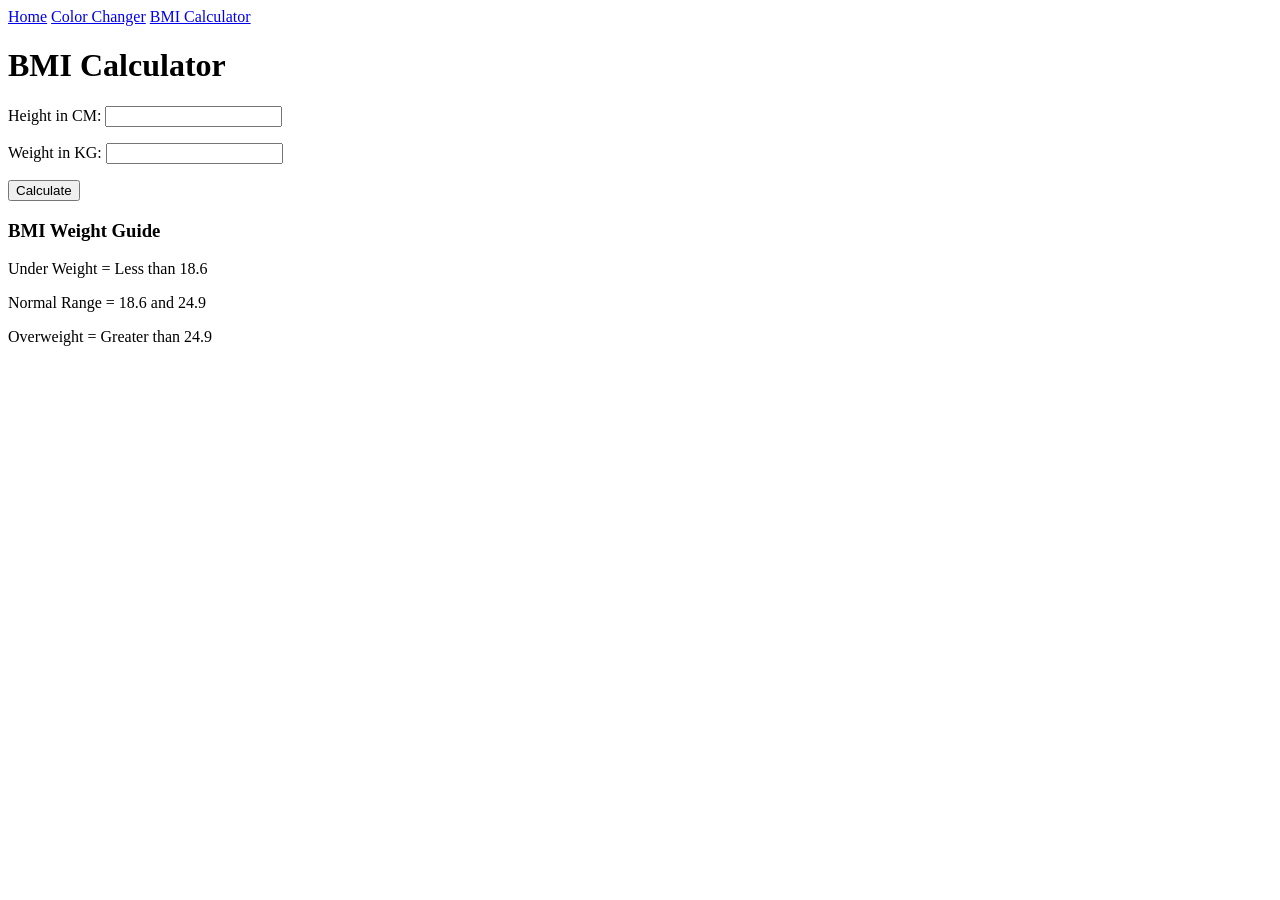
==== projects-html/bmi-calculator.html @ 1c094d8f "Second project Bli Calculator" ====
<!DOCTYPE html>
<html lang="en">
  <head>
    <meta charset="UTF-8" />
    <meta name="viewport" content="width=device-width, initial-scale=1.0" />
    <meta http-equiv="X-UA-Compatible" content="ie=edge" />
    <link rel="stylesheet" href="../css/style.css">
    <link rel="stylesheet" href="../css/bmi-calculator.css" />
    <title>BMI Calculator</title>
  </head>
  <body>
   <nav>
    <a href="../index.html" aria-current="page">Home</a>
    <a href="../projects-html/color-changer.html">Color Changer</a>
    <a href="../projects-html/bmi-calculator.html">BMI Calculator</a>
  </nav>
    <div class="container">
      <h1>BMI Calculator</h1>
      <form>
        <p><label>Height in CM: </label><input type="text" id="height" /></p>
        <p><label>Weight in KG: </label><input type="text" id="weight" /></p>
        <button>Calculate</button>
        <div id="results"></div>
        <div id="message"></div>
        <div id="weight-guide">
          <h3>BMI Weight Guide</h3>
          <p>Under Weight = Less than 18.6</p>
          <p>Normal Range = 18.6 and 24.9</p>
          <p>Overweight = Greater than 24.9</p>
        </div>
      </form>
    </div>
  </body>
  <script src="../js/bmi-calculator.js"></script>
</html>
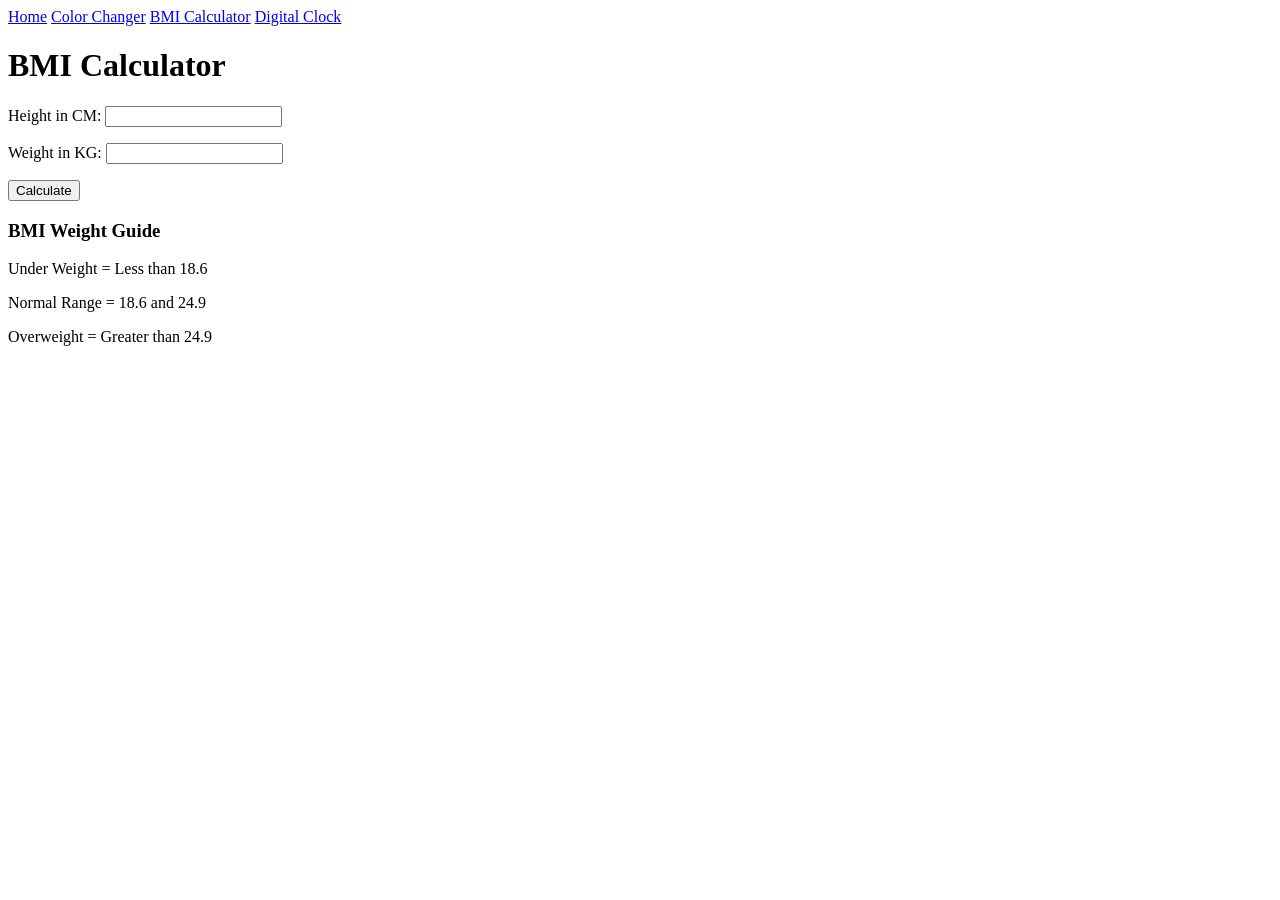
==== commit df365e8d: "Third project Digital clock" ====
--- a/projects-html/bmi-calculator.html
+++ b/projects-html/bmi-calculator.html
@@ -13,6 +13,7 @@
     <a href="../index.html" aria-current="page">Home</a>
     <a href="../projects-html/color-changer.html">Color Changer</a>
     <a href="../projects-html/bmi-calculator.html">BMI Calculator</a>
+    <a href="../projects-html/digital-clock.html">Digital Clock</a>
   </nav>
     <div class="container">
       <h1>BMI Calculator</h1>
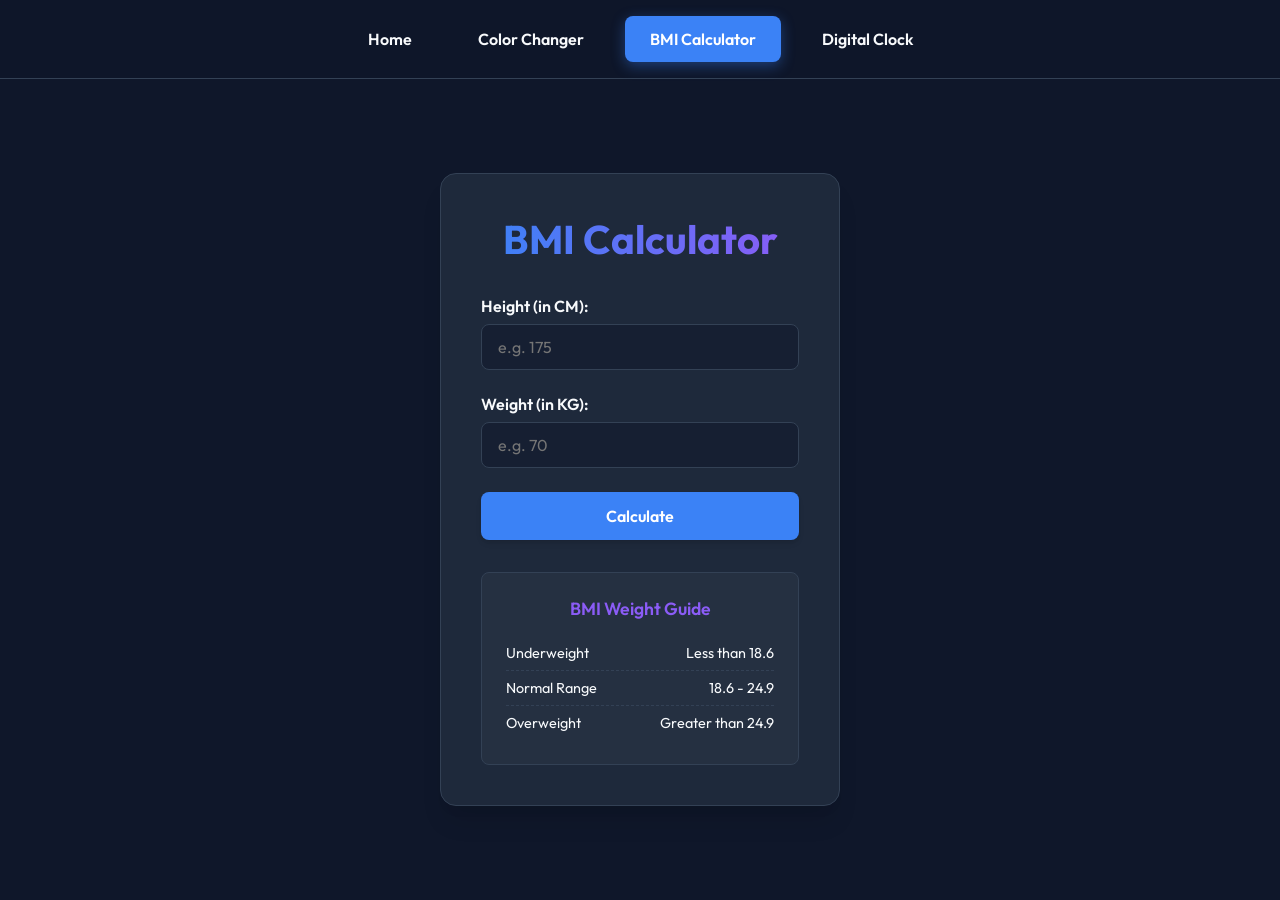
==== commit 1861be81: "Added css for all the projects" ====
--- a/projects-html/bmi-calculator.html
+++ b/projects-html/bmi-calculator.html
@@ -10,27 +10,39 @@
   </head>
   <body>
    <nav>
-    <a href="../index.html" aria-current="page">Home</a>
+    <a href="../index.html">Home</a>
     <a href="../projects-html/color-changer.html">Color Changer</a>
-    <a href="../projects-html/bmi-calculator.html">BMI Calculator</a>
+    <a href="../projects-html/bmi-calculator.html" aria-current="page">BMI Calculator</a>
     <a href="../projects-html/digital-clock.html">Digital Clock</a>
   </nav>
-    <div class="container">
+  <main class="main-content">
+    <div class="card bmi-card">
       <h1>BMI Calculator</h1>
       <form>
-        <p><label>Height in CM: </label><input type="text" id="height" /></p>
-        <p><label>Weight in KG: </label><input type="text" id="weight" /></p>
-        <button>Calculate</button>
-        <div id="results"></div>
+        <div class="input-group">
+          <label for="height">Height (in CM): </label>
+          <input type="number" id="height" placeholder="e.g. 175" />
+        </div>
+        <div class="input-group">
+          <label for="weight">Weight (in KG): </label>
+          <input type="number" id="weight" placeholder="e.g. 70" />
+        </div>
+        <button type="submit" class="btn">Calculate</button>
+        
+        <div id="results" class="results-box"></div>
         <div id="message"></div>
-        <div id="weight-guide">
+        
+        <div id="weight-guide" class="guide-box">
           <h3>BMI Weight Guide</h3>
-          <p>Under Weight = Less than 18.6</p>
-          <p>Normal Range = 18.6 and 24.9</p>
-          <p>Overweight = Greater than 24.9</p>
+          <ul>
+            <li><span>Underweight</span> <span>Less than 18.6</span></li>
+            <li><span>Normal Range</span> <span>18.6 - 24.9</span></li>
+            <li><span>Overweight</span> <span>Greater than 24.9</span></li>
+          </ul>
         </div>
       </form>
     </div>
+  </main>
+  <script src="../js/bmi-calculator.js"></script>
   </body>
-  <script src="../js/bmi-calculator.js"></script>
 </html>
--- a/css/style.css
+++ b/css/style.css
@@ -0,0 +1,190 @@
+@import url('https://fonts.googleapis.com/css2?family=Outfit:wght@300;400;600;700&display=swap');
+
+:root {
+  --bg-color: #0f172a;
+  --text-color: #f8fafc;
+  --primary-color: #3b82f6;
+  --secondary-color: #1e293b;
+  --accent-color: #8b5cf6;
+  --nav-bg: rgba(15, 23, 42, 0.85);
+  --border-color: #334155;
+  --card-bg: #1e293b;
+  --shadow-sm: 0 4px 6px -1px rgba(0, 0, 0, 0.1), 0 2px 4px -1px rgba(0, 0, 0, 0.06);
+  --shadow-md: 0 10px 15px -3px rgba(0, 0, 0, 0.1), 0 4px 6px -2px rgba(0, 0, 0, 0.05);
+  --shadow-lg: 0 20px 25px -5px rgba(0, 0, 0, 0.1), 0 10px 10px -5px rgba(0, 0, 0, 0.04);
+}
+
+* {
+  box-sizing: border-box;
+  margin: 0;
+  padding: 0;
+}
+
+body {
+  font-family: 'Outfit', system-ui, -apple-system, sans-serif;
+  color: var(--text-color);
+  background-color: var(--bg-color);
+  min-height: 100vh;
+  display: flex;
+  flex-direction: column;
+}
+
+/* Navigation */
+nav {
+  display: flex;
+  flex-wrap: wrap;
+  align-items: center;
+  justify-content: center;
+  padding: 1rem;
+  gap: 1rem;
+  background-color: var(--nav-bg);
+  backdrop-filter: blur(12px);
+  -webkit-backdrop-filter: blur(12px);
+  border-bottom: 1px solid var(--border-color);
+  position: sticky;
+  top: 0;
+  z-index: 1000;
+}
+
+nav a {
+  display: inline-block;
+  padding: 0.75rem 1.5rem;
+  border-radius: 8px;
+  text-align: center;
+  text-decoration: none;
+  color: var(--text-color);
+  font-weight: 600;
+  transition: all 0.3s ease;
+  border: 1px solid transparent;
+}
+
+nav a:hover {
+  background-color: rgba(255, 255, 255, 0.05);
+  border-color: var(--border-color);
+  transform: translateY(-2px);
+}
+
+nav a[aria-current='page'], nav a.active {
+  background-color: var(--primary-color);
+  color: white;
+  box-shadow: 0 4px 14px 0 rgba(59, 130, 246, 0.39);
+}
+
+nav a[aria-current='page']:hover, nav a.active:hover {
+  background-color: #2563eb;
+  transform: translateY(-2px);
+}
+
+/* Main Content Wrapper */
+.main-content {
+  flex: 1;
+  display: flex;
+  flex-direction: column;
+  align-items: center;
+  justify-content: center;
+  padding: 2rem;
+  width: 100%;
+}
+
+h1 {
+  font-weight: 700;
+  font-size: 2.5rem;
+  margin-bottom: 2rem;
+  text-align: center;
+  background: linear-gradient(to right, var(--primary-color), var(--accent-color));
+  -webkit-background-clip: text;
+  -webkit-text-fill-color: transparent;
+  background-clip: text;
+}
+
+h2, h3 {
+  font-weight: 600;
+  margin-bottom: 1rem;
+}
+
+/* Card Style for Projects */
+.card {
+  background-color: var(--card-bg);
+  border-radius: 16px;
+  padding: 2.5rem;
+  box-shadow: var(--shadow-lg);
+  border: 1px solid var(--border-color);
+  width: 100%;
+  max-width: 450px;
+  margin: 0 auto;
+}
+
+/* General Input Styles */
+input[type="text"], input[type="number"] {
+  width: 100%;
+  padding: 0.75rem 1rem;
+  margin-bottom: 1.5rem;
+  border-radius: 8px;
+  border: 1px solid var(--border-color);
+  background-color: rgba(15, 23, 42, 0.5);
+  color: var(--text-color);
+  font-family: inherit;
+  font-size: 1rem;
+  transition: border-color 0.3s ease, box-shadow 0.3s ease;
+}
+
+input[type="text"]:focus, input[type="number"]:focus {
+  outline: none;
+  border-color: var(--primary-color);
+  box-shadow: 0 0 0 3px rgba(59, 130, 246, 0.2);
+}
+
+/* General Button Styles */
+.btn {
+  background-color: var(--primary-color);
+  color: white;
+  border: none;
+  padding: 0.85rem 1.5rem;
+  border-radius: 8px;
+  font-size: 1rem;
+  font-family: inherit;
+  font-weight: 600;
+  cursor: pointer;
+  transition: all 0.3s ease;
+  box-shadow: var(--shadow-sm);
+  width: 100%;
+}
+
+.btn:hover {
+  background-color: #2563eb;
+  transform: translateY(-2px);
+  box-shadow: var(--shadow-md);
+}
+
+.btn:active {
+  transform: translateY(0);
+}
+
+/* Responsive adjustments */
+@media (max-width: 600px) {
+  nav {
+    flex-direction: row;
+    padding: 0.5rem;
+    gap: 0.5rem;
+    overflow-x: auto;
+    justify-content: flex-start;
+  }
+  
+  nav a {
+    white-space: nowrap;
+    padding: 0.5rem 1rem;
+    font-size: 0.9rem;
+  }
+
+  h1 {
+    font-size: 2rem;
+  }
+  
+  .card {
+    padding: 1.5rem;
+  }
+  
+  .main-content {
+    padding: 1rem;
+  }
+}
--- a/css/bmi-calculator.css
+++ b/css/bmi-calculator.css
@@ -0,0 +1,84 @@
+/* BMI Calculator Specific Styles */
+
+.bmi-card {
+  max-width: 400px;
+}
+
+.input-group {
+  margin-bottom: 1.5rem;
+  text-align: left;
+}
+
+.input-group label {
+  display: block;
+  margin-bottom: 0.5rem;
+  font-weight: 600;
+  color: var(--text-color);
+}
+
+.input-group input {
+  margin-bottom: 0;
+}
+
+.results-box {
+  margin-top: 1.5rem;
+  padding: 1rem;
+  background-color: rgba(59, 130, 246, 0.1);
+  border: 1px solid rgba(59, 130, 246, 0.3);
+  border-radius: 8px;
+  text-align: center;
+  font-size: 1.5rem;
+  font-weight: 700;
+  color: var(--primary-color);
+  display: none; /* Hidden by default until JS populates it */
+}
+
+/* We override display block if JS sets innerHTML */
+.results-box:not(:empty) {
+  display: block;
+  animation: fadeIn 0.4s ease-in-out;
+}
+
+#message {
+  text-align: center;
+  margin-top: 0.5rem;
+  font-weight: 600;
+}
+
+.guide-box {
+  margin-top: 2rem;
+  background-color: rgba(255, 255, 255, 0.03);
+  padding: 1.5rem;
+  border-radius: 8px;
+  border: 1px solid var(--border-color);
+}
+
+.guide-box h3 {
+  text-align: center;
+  margin-bottom: 1rem;
+  font-size: 1.1rem;
+  color: var(--accent-color);
+}
+
+.guide-box ul {
+  list-style: none;
+  padding: 0;
+  margin: 0;
+}
+
+.guide-box li {
+  display: flex;
+  justify-content: space-between;
+  padding: 0.5rem 0;
+  border-bottom: 1px dashed var(--border-color);
+  font-size: 0.9rem;
+}
+
+.guide-box li:last-child {
+  border-bottom: none;
+}
+
+@keyframes fadeIn {
+  from { opacity: 0; transform: translateY(-5px); }
+  to { opacity: 1; transform: translateY(0); }
+}
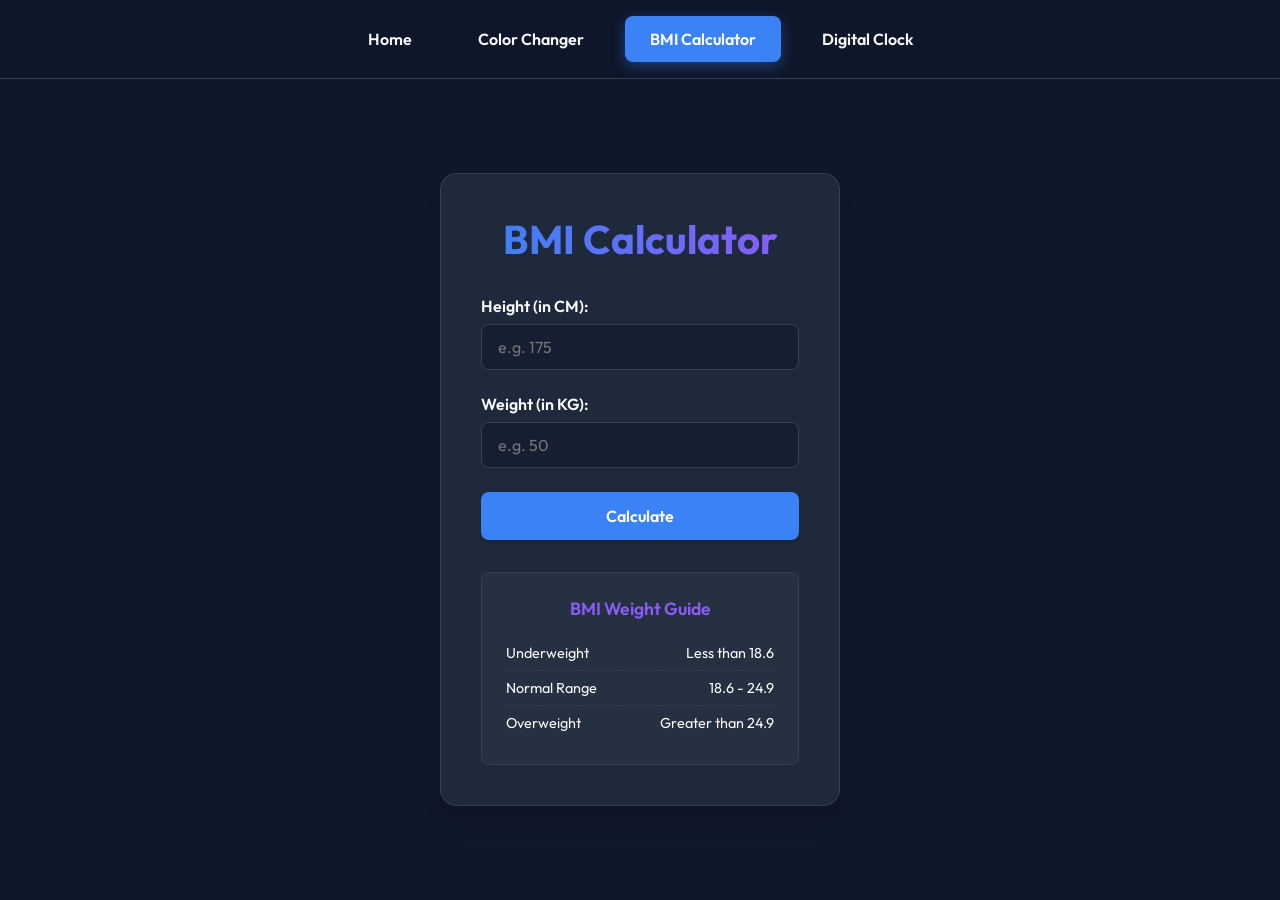
==== commit 0bbb9758: "Changed the weight" ====
--- a/projects-html/bmi-calculator.html
+++ b/projects-html/bmi-calculator.html
@@ -25,7 +25,7 @@
         </div>
         <div class="input-group">
           <label for="weight">Weight (in KG): </label>
-          <input type="number" id="weight" placeholder="e.g. 70" />
+          <input type="number" id="weight" placeholder="e.g. 50" />
         </div>
         <button type="submit" class="btn">Calculate</button>
         
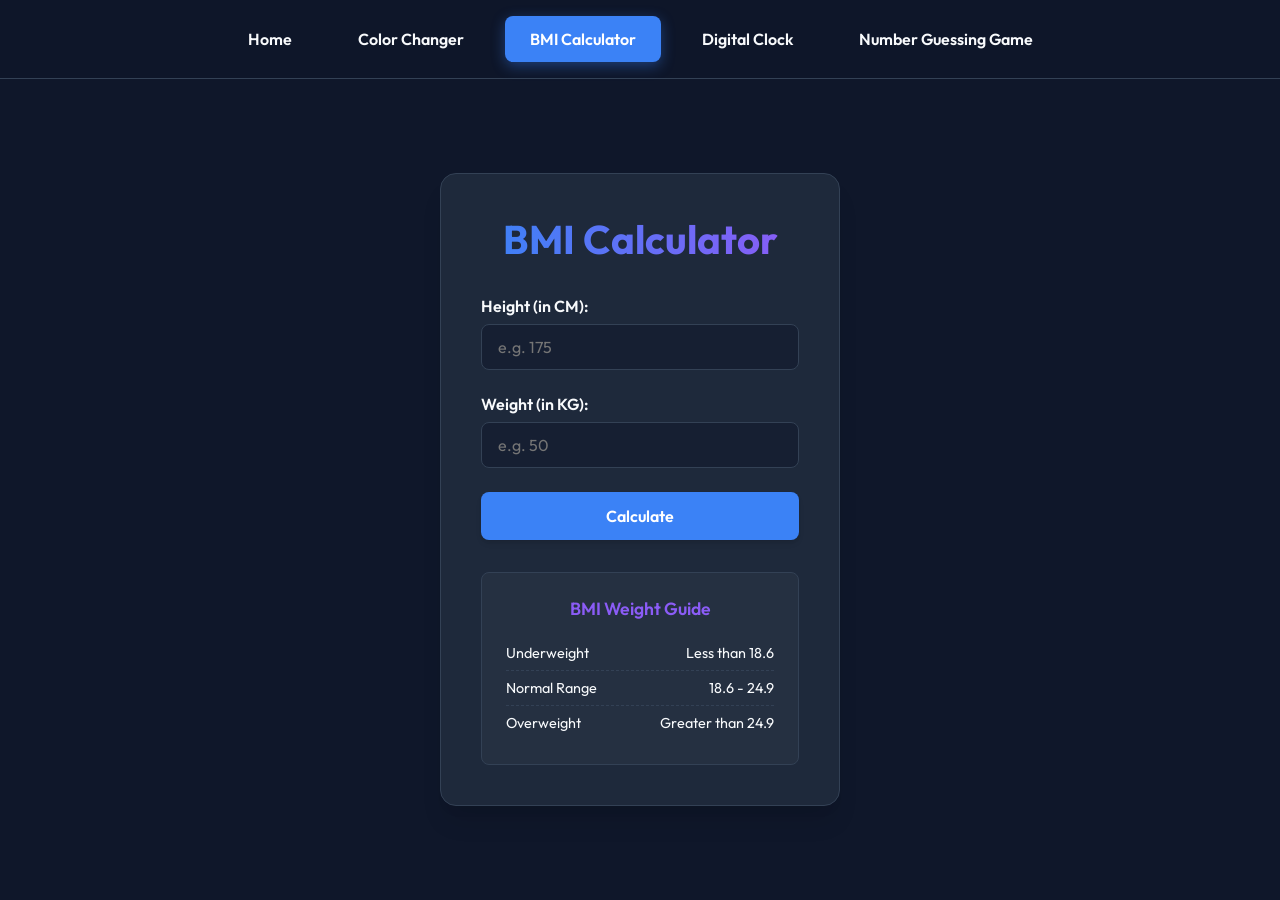
==== commit 95688dd5: "added html for my fourth project" ====
--- a/projects-html/bmi-calculator.html
+++ b/projects-html/bmi-calculator.html
@@ -14,6 +14,7 @@
     <a href="../projects-html/color-changer.html">Color Changer</a>
     <a href="../projects-html/bmi-calculator.html" aria-current="page">BMI Calculator</a>
     <a href="../projects-html/digital-clock.html">Digital Clock</a>
+    <a href="../projects-html/guess-number.html">Number Guessing Game</a>
   </nav>
   <main class="main-content">
     <div class="card bmi-card">
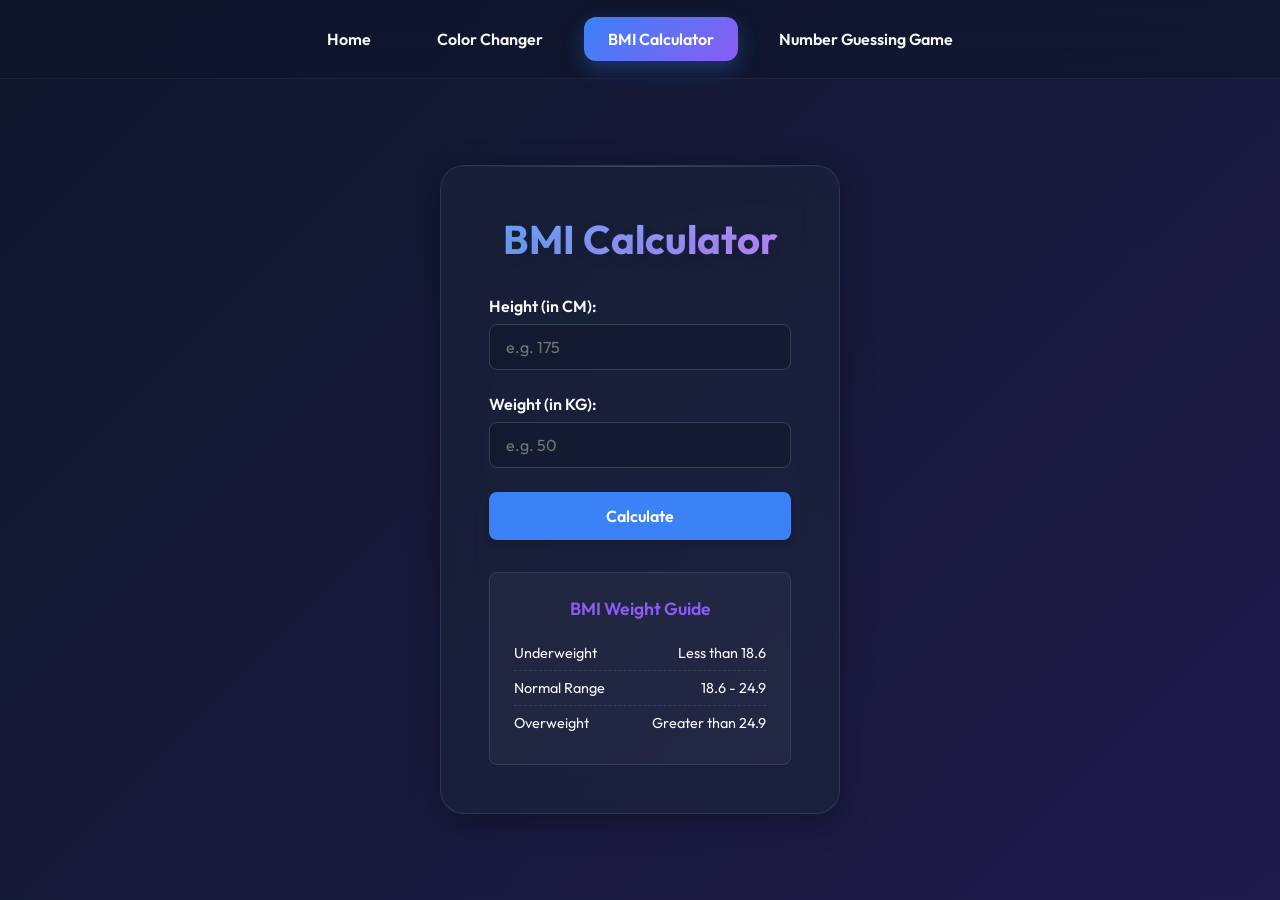
==== commit 86931ba5: "Fixed the height issue of the number guessing game" ====
--- a/projects-html/bmi-calculator.html
+++ b/projects-html/bmi-calculator.html
@@ -13,7 +13,7 @@
     <a href="../index.html">Home</a>
     <a href="../projects-html/color-changer.html">Color Changer</a>
     <a href="../projects-html/bmi-calculator.html" aria-current="page">BMI Calculator</a>
-    <a href="../projects-html/digital-clock.html">Digital Clock</a>
+    <!-- <a href="../projects-html/digital-clock.html">Digital Clock</a> -->
     <a href="../projects-html/guess-number.html">Number Guessing Game</a>
   </nav>
   <main class="main-content">
--- a/css/style.css
+++ b/css/style.css
@@ -23,10 +23,12 @@
 body {
   font-family: 'Outfit', system-ui, -apple-system, sans-serif;
   color: var(--text-color);
-  background-color: var(--bg-color);
+  background: linear-gradient(135deg, #0f172a, #1e1b4b);
+  background-attachment: fixed;
   min-height: 100vh;
   display: flex;
   flex-direction: column;
+  transition: background 0.8s ease;
 }
 
 /* Navigation */
@@ -37,10 +39,10 @@
   justify-content: center;
   padding: 1rem;
   gap: 1rem;
-  background-color: var(--nav-bg);
-  backdrop-filter: blur(12px);
-  -webkit-backdrop-filter: blur(12px);
-  border-bottom: 1px solid var(--border-color);
+  background-color: rgba(15, 23, 42, 0.6);
+  backdrop-filter: blur(16px);
+  -webkit-backdrop-filter: blur(16px);
+  border-bottom: 1px solid rgba(255, 255, 255, 0.05);
   position: sticky;
   top: 0;
   z-index: 1000;
@@ -49,30 +51,31 @@
 nav a {
   display: inline-block;
   padding: 0.75rem 1.5rem;
-  border-radius: 8px;
+  border-radius: 12px;
   text-align: center;
   text-decoration: none;
   color: var(--text-color);
   font-weight: 600;
-  transition: all 0.3s ease;
+  transition: all 0.3s cubic-bezier(0.4, 0, 0.2, 1);
   border: 1px solid transparent;
 }
 
 nav a:hover {
-  background-color: rgba(255, 255, 255, 0.05);
-  border-color: var(--border-color);
+  background-color: rgba(255, 255, 255, 0.1);
+  border-color: rgba(255, 255, 255, 0.1);
   transform: translateY(-2px);
 }
 
 nav a[aria-current='page'], nav a.active {
-  background-color: var(--primary-color);
+  background: linear-gradient(135deg, var(--primary-color), var(--accent-color));
   color: white;
-  box-shadow: 0 4px 14px 0 rgba(59, 130, 246, 0.39);
+  box-shadow: 0 8px 20px rgba(59, 130, 246, 0.3);
+  border: none;
 }
 
 nav a[aria-current='page']:hover, nav a.active:hover {
-  background-color: #2563eb;
   transform: translateY(-2px);
+  box-shadow: 0 10px 25px rgba(59, 130, 246, 0.4);
 }
 
 /* Main Content Wrapper */
@@ -82,7 +85,7 @@
   flex-direction: column;
   align-items: center;
   justify-content: center;
-  padding: 2rem;
+  padding: 3rem 2rem;
   width: 100%;
 }
 
@@ -91,10 +94,11 @@
   font-size: 2.5rem;
   margin-bottom: 2rem;
   text-align: center;
-  background: linear-gradient(to right, var(--primary-color), var(--accent-color));
+  background: linear-gradient(135deg, #60a5fa, #c084fc);
   -webkit-background-clip: text;
   -webkit-text-fill-color: transparent;
   background-clip: text;
+  text-shadow: 0 4px 12px rgba(0,0,0,0.1);
 }
 
 h2, h3 {
@@ -104,14 +108,28 @@
 
 /* Card Style for Projects */
 .card {
-  background-color: var(--card-bg);
-  border-radius: 16px;
-  padding: 2.5rem;
-  box-shadow: var(--shadow-lg);
-  border: 1px solid var(--border-color);
-  width: 100%;
-  max-width: 450px;
+  background-color: rgba(30, 41, 59, 0.4);
+  backdrop-filter: blur(20px);
+  -webkit-backdrop-filter: blur(20px);
+  border-radius: 24px;
+  padding: 3rem;
+  box-shadow: 0 8px 32px 0 rgba(0, 0, 0, 0.3);
+  border: 1px solid rgba(255, 255, 255, 0.1);
+  width: 100%;
+  max-width: 800px;
   margin: 0 auto;
+  position: relative;
+  overflow: hidden;
+}
+
+.card::before {
+  content: '';
+  position: absolute;
+  top: 0;
+  left: 0;
+  right: 0;
+  height: 1px;
+  background: linear-gradient(90deg, transparent, rgba(255,255,255,0.2), transparent);
 }
 
 /* General Input Styles */
@@ -164,14 +182,14 @@
 @media (max-width: 600px) {
   nav {
     flex-direction: row;
+    flex-wrap: wrap;
     padding: 0.5rem;
     gap: 0.5rem;
-    overflow-x: auto;
-    justify-content: flex-start;
+    justify-content: center;
   }
   
   nav a {
-    white-space: nowrap;
+    white-space: normal;
     padding: 0.5rem 1rem;
     font-size: 0.9rem;
   }
